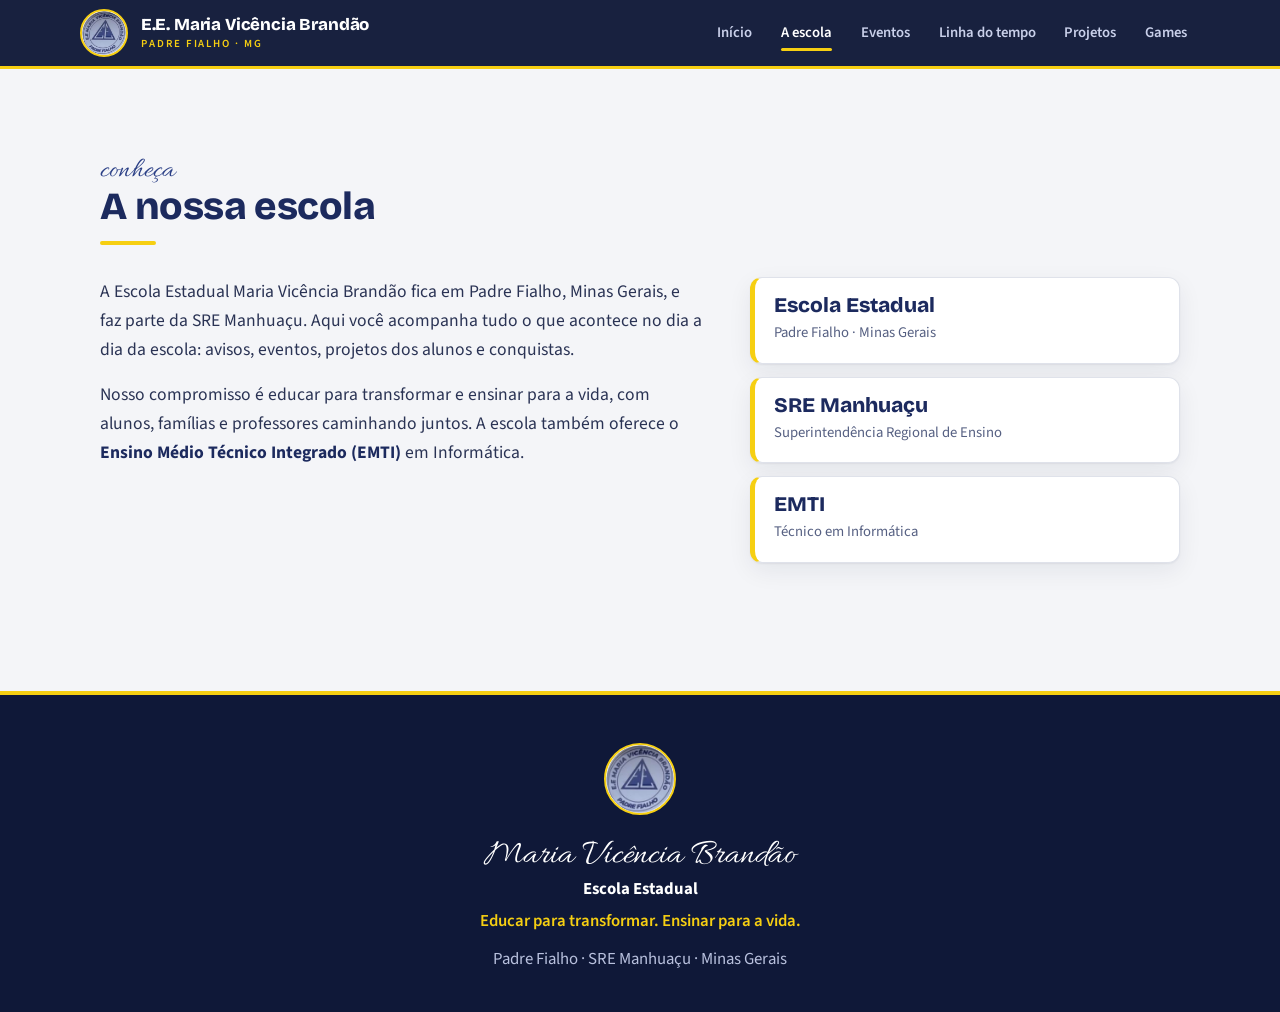
==== escola.html @ 1f202a66 "Add files via upload" ====
<!DOCTYPE html>
<html lang="pt-BR">
<head>
<meta charset="UTF-8">
<meta name="viewport" content="width=device-width, initial-scale=1, viewport-fit=cover">
<meta name="theme-color" content="#0f1838">
<title>A escola · E.E. Maria Vicência Brandão</title>
<link rel="icon" href="img/favicon.png">
<link rel="stylesheet" href="style.css">
</head>
<body data-pagina="escola">
<main>
<section id="sobre" class="bloco reveal">
    <div class="titulo-bloco"><span class="script">conheça</span><h2>A nossa escola</h2></div>
    <div class="sobre">
      <div class="sobre-txt">
        <p>A Escola Estadual Maria Vicência Brandão fica em Padre Fialho, Minas Gerais, e faz parte da SRE Manhuaçu. Aqui você acompanha tudo o que acontece no dia a dia da escola: avisos, eventos, projetos dos alunos e conquistas.</p>
        <p>Nosso compromisso é educar para transformar e ensinar para a vida, com alunos, famílias e professores caminhando juntos. A escola também oferece o <strong>Ensino Médio Técnico Integrado (EMTI)</strong> em Informática.</p>
      </div>
      <ul class="numeros">
        <li><b>Escola Estadual</b><span>Padre Fialho · Minas Gerais</span></li>
        <li><b>SRE Manhuaçu</b><span>Superintendência Regional de Ensino</span></li>
        <li><b>EMTI</b><span>Técnico em Informática</span></li>
      </ul>
    </div>
  </section>
</main>
<script src="alunos.js"></script>
<script src="script.js"></script>
</body>
</html>
---- style.css ----
@font-face{font-family:"Allura";font-weight:400;font-display:swap;src:url(fonts/allura-latin-400-normal.woff2) format("woff2")}
@font-face{font-family:"Bricolage Grotesque";font-weight:600;font-display:swap;src:url(fonts/bricolage-grotesque-latin-600-normal.woff2) format("woff2")}
@font-face{font-family:"Bricolage Grotesque";font-weight:800;font-display:swap;src:url(fonts/bricolage-grotesque-latin-800-normal.woff2) format("woff2")}
@font-face{font-family:"Source Sans 3";font-weight:400;font-display:swap;src:url(fonts/source-sans-3-latin-400-normal.woff2) format("woff2")}
@font-face{font-family:"Source Sans 3";font-weight:600;font-display:swap;src:url(fonts/source-sans-3-latin-600-normal.woff2) format("woff2")}
@font-face{font-family:"Source Sans 3";font-weight:700;font-display:swap;src:url(fonts/source-sans-3-latin-700-normal.woff2) format("woff2")}

/* Sistema de design: azul marinho + amarelo do brasão/uniforme */
:root{
  --azul:#1c2a5e;--azul-2:#2a3f86;--azul-3:#0f1838;
  --amarelo:#f6cf12;--amarelo-2:#ffe56a;
  --fundo:#f4f5f8;--linha:#dfe2ea;--branco:#fff;
  --texto:#172042;--suave:#566082;
  --r:12px;--sombra:0 1px 2px rgba(15,24,56,.06),0 8px 24px rgba(15,24,56,.07);
  --sombra-2:0 2px 4px rgba(15,24,56,.08),0 16px 40px rgba(15,24,56,.14);
  --script:"Allura","Brush Script MT",cursive;
  --titulo:"Bricolage Grotesque",system-ui,sans-serif;
  --larg:1120px;
}
*{box-sizing:border-box;margin:0;padding:0}
html{scroll-behavior:smooth;scroll-padding-top:84px}
body{font-family:"Source Sans 3",system-ui,sans-serif;color:var(--texto);background:var(--fundo);line-height:1.65;font-size:1.05rem;-webkit-font-smoothing:antialiased}
h1,h2,h3,.atalho strong{font-family:var(--titulo);letter-spacing:-.015em}
a{color:inherit}
img{max-width:100%}
:focus-visible{outline:3px solid var(--amarelo);outline-offset:2px}
.script{font-family:var(--script);font-weight:400}

/* ===== Cabeçalho ===== */
.topo{position:sticky;top:0;z-index:30;display:flex;align-items:center;justify-content:space-between;flex-wrap:wrap;gap:.5rem 1.5rem;padding:.55rem max(1.25rem,calc((100% - var(--larg))/2));background:rgba(15,24,56,.96);backdrop-filter:blur(10px);color:#fff;border-bottom:3px solid var(--amarelo)}
.marca{display:flex;align-items:center;gap:.8rem;text-decoration:none;min-width:0}
.marca-logo{width:48px;height:48px;border-radius:50%;background:#fff;border:2px solid var(--amarelo)}
.marca-nome{font-family:var(--titulo);font-weight:800;font-size:1.05rem;line-height:1.15;letter-spacing:-.01em}
.marca-nome small{display:block;font-family:"Source Sans 3",sans-serif;font-weight:600;font-size:.68rem;letter-spacing:.18em;text-transform:uppercase;color:var(--amarelo);margin-top:.2rem}
.menu{display:flex;gap:.3rem}
.menu a{text-decoration:none;font-weight:600;font-size:.93rem;padding:.45rem .85rem;border-radius:99px;color:#d6dbf0;transition:background .2s,color .2s}
.menu a:hover{background:rgba(255,255,255,.1);color:#fff}
.menu a.ativo{background:var(--amarelo);color:var(--azul)}
.menu-btn{display:none;background:transparent;border:1.5px solid var(--amarelo);color:var(--amarelo);padding:.35rem .9rem;border-radius:99px;font:600 .95rem inherit;font-family:inherit;cursor:pointer}

/* ===== Capa ===== */
.capa{position:relative;overflow:hidden;display:grid;grid-template-columns:1.05fr 1fr;gap:4rem;align-items:center;color:#fff;padding:5.5rem max(1.5rem,calc((100% - var(--larg))/2)) 6.5rem;background:linear-gradient(135deg,var(--azul-3) 0%,var(--azul) 55%,var(--azul-2) 100%)}
/* marca-d'água: triângulo do brasão */
.capa::before{content:"";position:absolute;right:-6%;top:-18%;width:560px;height:560px;background:rgba(246,207,18,.07);clip-path:polygon(50% 0,100% 100%,0 100%)}
.capa::after{content:"";position:absolute;inset:auto 0 0 0;height:10px;background:linear-gradient(90deg,var(--amarelo) 0 33%,var(--azul-3) 33% 36%,var(--amarelo) 36% 100%)}
.capa>*{position:relative;z-index:1}
.capa-selo{display:inline-flex;align-items:center;gap:.5rem;color:var(--amarelo);font-weight:700;font-size:.8rem;letter-spacing:.2em;text-transform:uppercase;margin-bottom:1.3rem}
.capa-selo::before{content:"";width:34px;height:3px;background:var(--amarelo);border-radius:2px}
.capa h1{font-size:clamp(2.3rem,5vw,3.8rem);line-height:1.05;font-weight:800;margin-bottom:1.3rem;animation:sobe .8s ease-out both}
.capa h1 .script{display:inline-block;color:var(--amarelo);font-size:1.3em;line-height:.9;letter-spacing:0;transform:rotate(-2deg)}
.capa-sub{font-size:1.15rem;color:#c9d0ea;max-width:44ch;margin-bottom:2rem}
.botao{display:inline-flex;align-items:center;gap:.6rem;background:var(--amarelo);color:var(--azul-3);font-weight:700;text-decoration:none;padding:.85rem 1.6rem;border-radius:99px;box-shadow:0 10px 24px rgba(0,0,0,.25);transition:transform .2s,background .2s}
.botao::after{content:"→";transition:transform .2s}
.botao:hover{background:var(--amarelo-2);transform:translateY(-2px)}
.botao:hover::after{transform:translateX(4px)}
.capa-foto img{display:block;width:100%;aspect-ratio:4/3;object-fit:cover;object-position:50% 40%;border-radius:18px;box-shadow:var(--sombra-2),0 0 0 8px rgba(255,255,255,.1)}
@keyframes sobe{from{opacity:0;transform:translateY(18px)}to{opacity:1;transform:none}}

/* ===== Títulos de seção ===== */
.titulo-bloco{margin-bottom:2rem}
.titulo-bloco .script{display:block;font-size:1.8rem;color:var(--azul-2);line-height:1}
.titulo-bloco h2{font-size:clamp(1.8rem,3.6vw,2.4rem);font-weight:800;color:var(--azul);line-height:1.12}
.titulo-bloco::after{content:"";display:block;width:56px;height:4px;border-radius:2px;background:var(--amarelo);margin-top:.8rem}

/* ===== Últimas notícias (sobrepõe a capa) ===== */
.destaque{position:relative;padding:0 1rem 4.5rem;margin-top:-3.5rem;z-index:2}
.destaque .titulo-bloco{display:none}
.carrossel{display:flex;align-items:center;gap:1rem;max-width:var(--larg);margin:0 auto}
.post{flex:1;min-width:0;background:var(--branco);border-radius:18px;padding:2.2rem 2.6rem;min-height:260px;box-shadow:var(--sombra-2);border:1px solid var(--linha);animation:sobe .45s ease-out both}
.post .linha-topo{display:flex;flex-wrap:wrap;align-items:center;gap:.8rem;margin-bottom:.6rem}
.post time{font-size:.9rem;color:var(--suave);font-weight:600}
.post h2{font-size:clamp(1.5rem,3vw,2.2rem);font-weight:800;line-height:1.15;color:var(--azul);margin-bottom:.9rem}
.post p{max-width:75ch}.post p+p{margin-top:.8rem}
.tag{display:inline-block;background:var(--azul);color:var(--amarelo-2);font-size:.74rem;font-weight:700;padding:.2rem .8rem;border-radius:99px;letter-spacing:.08em;text-transform:uppercase}
.post-lista{list-style:none;margin:1.4rem 0;display:grid;grid-template-columns:repeat(4,1fr);gap:.8rem}
.post-lista li{background:var(--fundo);border:1px solid var(--linha);border-top:3px solid var(--amarelo);border-radius:10px;padding:.8rem 1rem;font-size:.95rem;line-height:1.4}
.post-lista b{display:block;color:var(--azul);font-family:var(--titulo);margin-bottom:.15rem}
.post-nota{margin-top:1.2rem;padding:1rem 1.2rem;background:var(--azul);color:#e6e9f6;border-radius:12px;font-size:1rem;border-left:5px solid var(--amarelo)}
.post-nota .script{color:var(--amarelo);font-size:1.7rem;line-height:1;margin-right:.4rem}
.seta{width:46px;height:46px;flex:none;border-radius:50%;border:1px solid var(--linha);background:#fff;color:var(--azul);font-size:.95rem;cursor:pointer;box-shadow:var(--sombra);transition:background .2s,transform .2s}
.seta:hover:not(:disabled){background:var(--amarelo);transform:scale(1.07)}
.seta:disabled{opacity:.35;cursor:not-allowed}
.contador{margin-top:1.2rem;font-size:.9rem;color:var(--suave);text-align:center;font-weight:600;letter-spacing:.04em}

/* ===== Blocos ===== */
.bloco{max-width:var(--larg);margin:0 auto;padding:3.5rem 1.25rem 1rem}
.sobre{display:grid;grid-template-columns:1.4fr 1fr;gap:3rem;align-items:start}
.sobre-txt p{margin-bottom:1rem;font-size:1.1rem;color:#2a3354}
.sobre-txt strong{color:var(--azul)}
.numeros{list-style:none;display:grid;gap:.8rem}
.numeros li{background:var(--branco);border:1px solid var(--linha);border-left:5px solid var(--amarelo);border-radius:var(--r);padding:1rem 1.2rem;box-shadow:var(--sombra);transition:transform .2s}
.numeros li:hover{transform:translateX(4px)}
.numeros b{display:block;font-family:var(--titulo);font-weight:800;font-size:1.3rem;color:var(--azul);line-height:1.2}
.numeros span{font-size:.92rem;color:var(--suave)}

.eventos{list-style:none;display:grid;grid-template-columns:repeat(auto-fit,minmax(280px,1fr));gap:1rem}
.eventos li{display:flex;gap:1rem;align-items:center;background:var(--branco);border:1px solid var(--linha);border-radius:var(--r);padding:.9rem 1.2rem .9rem .9rem;font-weight:600;box-shadow:var(--sombra);transition:transform .2s,box-shadow .2s}
.eventos li:hover{transform:translateY(-3px);box-shadow:var(--sombra-2)}
.ev-data{background:var(--azul);color:var(--amarelo);border-radius:10px;min-width:62px;text-align:center;padding:.45rem .3rem;line-height:1.1}
.ev-data b{display:block;font-size:1.5rem;font-family:var(--titulo)}
.ev-data small{font-size:.7rem;text-transform:uppercase;letter-spacing:.12em}

.linha{list-style:none;position:relative;margin-left:.6rem;padding-left:2rem;border-left:3px solid var(--linha)}
.linha li{position:relative;background:var(--branco);border:1px solid var(--linha);border-radius:var(--r);padding:1rem 1.2rem;margin-bottom:1rem;box-shadow:var(--sombra)}
.linha li::before{content:"";position:absolute;left:calc(-2rem - 10px);top:1.3rem;width:16px;height:16px;border-radius:50%;background:var(--amarelo);border:4px solid var(--azul)}
.linha time{font-size:.8rem;font-weight:700;color:var(--suave);letter-spacing:.06em}
.linha h3{color:var(--azul);font-size:1.15rem;font-weight:800}
.linha p{font-size:.97rem;color:#2a3354}

.cal-nav{display:flex;align-items:center;gap:1rem;margin-bottom:1rem}
.cal-nav button{background:var(--azul);color:var(--amarelo);border:none;width:40px;height:40px;border-radius:50%;cursor:pointer;transition:background .2s}
.cal-nav button:hover{background:var(--azul-2)}
.cal-nav strong{min-width:210px;text-align:center;font-family:var(--script);font-weight:400;font-size:2rem;color:var(--azul);line-height:1}
.cal-nav strong::first-letter{text-transform:uppercase}
.cal{display:grid;grid-template-columns:repeat(7,1fr);gap:6px;background:var(--branco);padding:1rem;border-radius:var(--r);border:1px solid var(--linha);box-shadow:var(--sombra)}
.cal div{padding:.55rem .2rem;text-align:center;border-radius:8px;min-height:44px;font-size:.95rem}
.cal .sem{color:var(--suave);min-height:0;font-weight:700;font-size:.78rem;letter-spacing:.08em}
.cal .vazio{background:transparent}
.cal .evento{background:var(--amarelo);font-weight:800;color:var(--azul-3)}
.cal .hoje{outline:2px solid var(--azul);outline-offset:-2px;font-weight:800}

.projetos{display:grid;grid-template-columns:repeat(auto-fit,minmax(250px,1fr));gap:1.2rem}
.projeto{background:var(--branco);border:1px solid var(--linha);border-radius:var(--r);padding:1.5rem;box-shadow:var(--sombra);transition:transform .2s,box-shadow .2s}
.projeto:hover{transform:translateY(-4px);box-shadow:var(--sombra-2)}
.projeto h3{color:var(--azul);margin:.8rem 0 .4rem;font-size:1.25rem;font-weight:800}
.projeto p{font-size:.98rem;color:#2a3354}

.atalhos{display:grid;grid-template-columns:repeat(auto-fit,minmax(210px,1fr));gap:1rem}
.atalho{position:relative;background:var(--azul);color:#fff;border-radius:var(--r);padding:1.5rem;text-decoration:none;box-shadow:var(--sombra);overflow:hidden;transition:transform .2s,background .2s}
.atalho::after{content:"";position:absolute;left:0;bottom:0;height:5px;width:40%;background:var(--amarelo);transition:width .3s}
.atalho:hover{transform:translateY(-4px);background:var(--azul-2)}
.atalho:hover::after{width:100%}
.atalho strong{display:block;font-size:1.3rem;font-weight:800;color:var(--amarelo)}
.atalho span{font-size:.95rem;color:#d3d9ee}

/* ===== Rodapé ===== */
.rodape{margin-top:4rem;background:var(--azul-3);color:#b9c1de;text-align:center;padding:3rem 1rem 2.4rem;border-top:4px solid var(--amarelo)}
.rodape-logo{width:72px;height:72px;border-radius:50%;border:2px solid var(--amarelo);margin-bottom:.8rem;background:#fff}
.rodape strong{color:#fff}
.rodape .nome-script{font-family:var(--script);font-size:2.2rem;color:#fff;line-height:1.1}
.lema{color:var(--amarelo);font-weight:600;margin:.3rem 0 .6rem}

.reveal{opacity:0;transform:translateY(22px);transition:opacity .6s ease,transform .6s ease}
.reveal.visivel{opacity:1;transform:none}

/* ===== Lista de alunos ===== */
.alunos{margin-top:1.4rem;border:1px solid var(--linha);border-radius:var(--r);overflow:hidden;background:#fff}
.alunos summary{cursor:pointer;list-style:none;background:var(--azul);color:#fff;padding:.85rem 1.1rem;font-family:var(--titulo);font-weight:800;display:flex;align-items:center;gap:.8rem}
.alunos summary::-webkit-details-marker{display:none}
.alunos summary b{background:var(--amarelo);color:var(--azul);border-radius:99px;padding:0 .75rem;font-size:.9rem}
.alunos summary::after{content:"▾";color:var(--amarelo);margin-left:auto;transition:transform .2s}
.alunos[open] summary::after{transform:rotate(180deg)}
.alunos-busca{display:flex;align-items:center;flex-wrap:wrap;gap:.6rem 1rem;padding:.8rem 1.1rem;background:var(--fundo);border-bottom:1px solid var(--linha)}
.alunos-busca input{flex:1 1 220px;font:inherit;padding:.6rem .9rem;border:1.5px solid var(--linha);border-radius:99px;background:#fff;color:var(--texto)}
.alunos-busca input:focus{border-color:var(--azul);outline:none;box-shadow:0 0 0 3px rgba(246,207,18,.5)}
.alunos-busca small{color:var(--suave);font-weight:600}
.alunos ul{list-style:none;columns:3 220px;column-gap:1.6rem;padding:1rem 1.2rem;max-height:560px;overflow:auto;font-size:.95rem;line-height:1.35}
.alunos li{padding:.32rem 0 .32rem 1rem;border-bottom:1px solid var(--fundo);break-inside:avoid;position:relative}
.alunos li[hidden]{display:none}
.alunos li::before{content:"";position:absolute;left:0;top:.8em;width:.42rem;height:.42rem;border-radius:50%;background:var(--amarelo);border:2px solid var(--azul)}

/* ===== Responsivo ===== */
@media (max-width:900px){
  .capa{grid-template-columns:1fr;gap:2.5rem;padding-top:3.5rem;padding-bottom:6rem}
  .post-lista{grid-template-columns:repeat(2,1fr)}
  .sobre{grid-template-columns:1fr;gap:1.5rem}
}
@media (max-width:760px){
  .menu-btn{display:block}
  .marca{flex:1}
  .menu{order:5;display:none;flex-direction:column;width:100%;padding:.6rem 0}
  .menu.aberto{display:flex}
  .menu a{border-radius:10px}
  .marca-logo{width:42px;height:42px}
  .marca-nome{font-size:.92rem}
  .post{padding:1.4rem 1.2rem}
  .post-lista{grid-template-columns:1fr}
  .carrossel{flex-wrap:wrap;justify-content:center}
  .post{flex:1 1 100%;order:1}
  #btnRecente{order:2}#btnAntiga{order:3}
  .cal-nav strong{min-width:160px;font-size:1.6rem}
  .cal{padding:.5rem;gap:3px}
  .alunos ul{max-height:none;overflow:visible;columns:1;padding:.6rem 1rem}
}
@media (prefers-reduced-motion:reduce){
  .capa h1,.post{animation:none}html{scroll-behavior:auto}*{transition:none!important}
  .reveal{opacity:1;transform:none}
}

/* ===== Menu refinado ===== */
.menu{gap:.2rem;align-items:center}
.menu a{position:relative;background:none!important;border-radius:0;padding:.55rem .8rem;font-size:.92rem;color:#c9d0ea;white-space:nowrap}
.menu a::after{content:"";position:absolute;left:.8rem;right:.8rem;bottom:.2rem;height:3px;border-radius:2px;background:var(--amarelo);transform:scaleX(0);transform-origin:left;transition:transform .25s}
.menu a:hover{color:#fff}
.menu a:hover::after{transform:scaleX(.5)}
.menu a.ativo{color:#fff}
.menu a.ativo::after{transform:scaleX(1)}
.menu-btn{align-items:center;gap:.6rem;font-weight:600}
.burger,.burger::before,.burger::after{display:block;width:20px;height:2px;background:var(--amarelo);border-radius:2px;transition:transform .25s,opacity .2s}
.burger{position:relative}
.burger::before,.burger::after{content:"";position:absolute;left:0}
.burger::before{top:-6px}.burger::after{top:6px}
.menu-btn[aria-expanded="true"] .burger{background:transparent}
.menu-btn[aria-expanded="true"] .burger::before{transform:translateY(6px) rotate(45deg)}
.menu-btn[aria-expanded="true"] .burger::after{transform:translateY(-6px) rotate(-45deg)}
@media (max-width:900px){.menu a{padding:.55rem .5rem;font-size:.88rem}.menu a::after{left:.5rem;right:.5rem}}
@media (max-width:820px){
  .menu-btn{display:inline-flex}
  .menu{order:5;display:none;flex-direction:column;align-items:stretch;gap:0;width:100%;margin-top:.5rem;border-top:1px solid rgba(255,255,255,.12)}
  .menu.aberto{display:flex}
  .menu a{padding:.9rem .4rem;font-size:1.05rem;border-bottom:1px solid rgba(255,255,255,.08)}
  .menu a::after{display:none}
  .menu a.ativo{color:var(--amarelo);box-shadow:inset 4px 0 0 var(--amarelo);padding-left:1rem}
}


/* Games */
.games{display:grid;grid-template-columns:repeat(auto-fit,minmax(270px,1fr));gap:1.2rem}
.game{background:var(--branco);border:1px solid var(--linha);border-radius:var(--r);box-shadow:var(--sombra);overflow:hidden;display:flex;flex-direction:column;transition:transform .2s,box-shadow .2s}
.game:hover{transform:translateY(-4px)}
.game-topo{position:relative;height:150px;display:flex;align-items:center;justify-content:center;background:linear-gradient(135deg,var(--azul),var(--azul-2));background-size:cover;background-position:center;color:var(--amarelo);border-bottom:5px solid var(--amarelo)}
.game-topo svg{width:84px;height:auto}
.game-topo .tag{position:absolute;left:.9rem;top:.9rem;background:var(--amarelo);color:var(--azul)}
.game-corpo{padding:1.3rem;display:flex;flex-direction:column;gap:.5rem;flex:1}
.game-corpo h3{color:var(--azul);font-size:1.25rem;font-weight:800}
.game-corpo p{font-size:.98rem;color:#2a3354}
.game-autores{font-size:.88rem!important;color:var(--suave)!important;font-weight:600}
.game-corpo .botao,.game-breve{margin-top:auto;align-self:flex-start}
.game-breve{background:var(--fundo);color:var(--suave);font-weight:700;padding:.5rem 1rem;border-radius:8px;font-size:.9rem}
.game-novo{border:2px dashed var(--azul-2);background:transparent;box-shadow:none;justify-content:center;text-align:center}
.game-novo .script{font-size:1.8rem;color:var(--azul-2);line-height:1}

/* ===== Páginas separadas + menu inferior (celular) ===== */
main{min-height:62vh}
body[data-pagina]:not([data-pagina="inicio"]) main{padding-top:2rem}
.barra{display:none}
@media (max-width:760px){
  .menu{display:none}
  .topo{flex-wrap:nowrap;padding-top:.5rem;padding-bottom:.5rem}
  .barra{position:fixed;left:0;right:0;bottom:0;z-index:40;display:grid;grid-template-columns:repeat(5,1fr);background:#fff;border-top:1px solid var(--linha);box-shadow:0 -8px 26px rgba(15,24,56,.12);padding:.4rem .2rem calc(.4rem + env(safe-area-inset-bottom))}
  .barra a{display:flex;flex-direction:column;align-items:center;gap:.2rem;text-decoration:none;color:var(--suave);font-size:.68rem;font-weight:700;line-height:1.1;text-align:center;-webkit-tap-highlight-color:transparent}
  .barra-ic{display:grid;place-items:center;width:58px;height:32px;border-radius:99px;transition:background .2s,color .2s}
  .barra-ic svg{width:22px;height:22px}
  .barra a.ativo{color:var(--azul)}
  .barra a.ativo .barra-ic{background:var(--amarelo);color:var(--azul)}
  body{padding-bottom:calc(76px + env(safe-area-inset-bottom))}
  .rodape{margin-top:2.5rem}
}

.intro{max-width:60ch;color:var(--suave);margin:-.6rem 0 1.6rem}
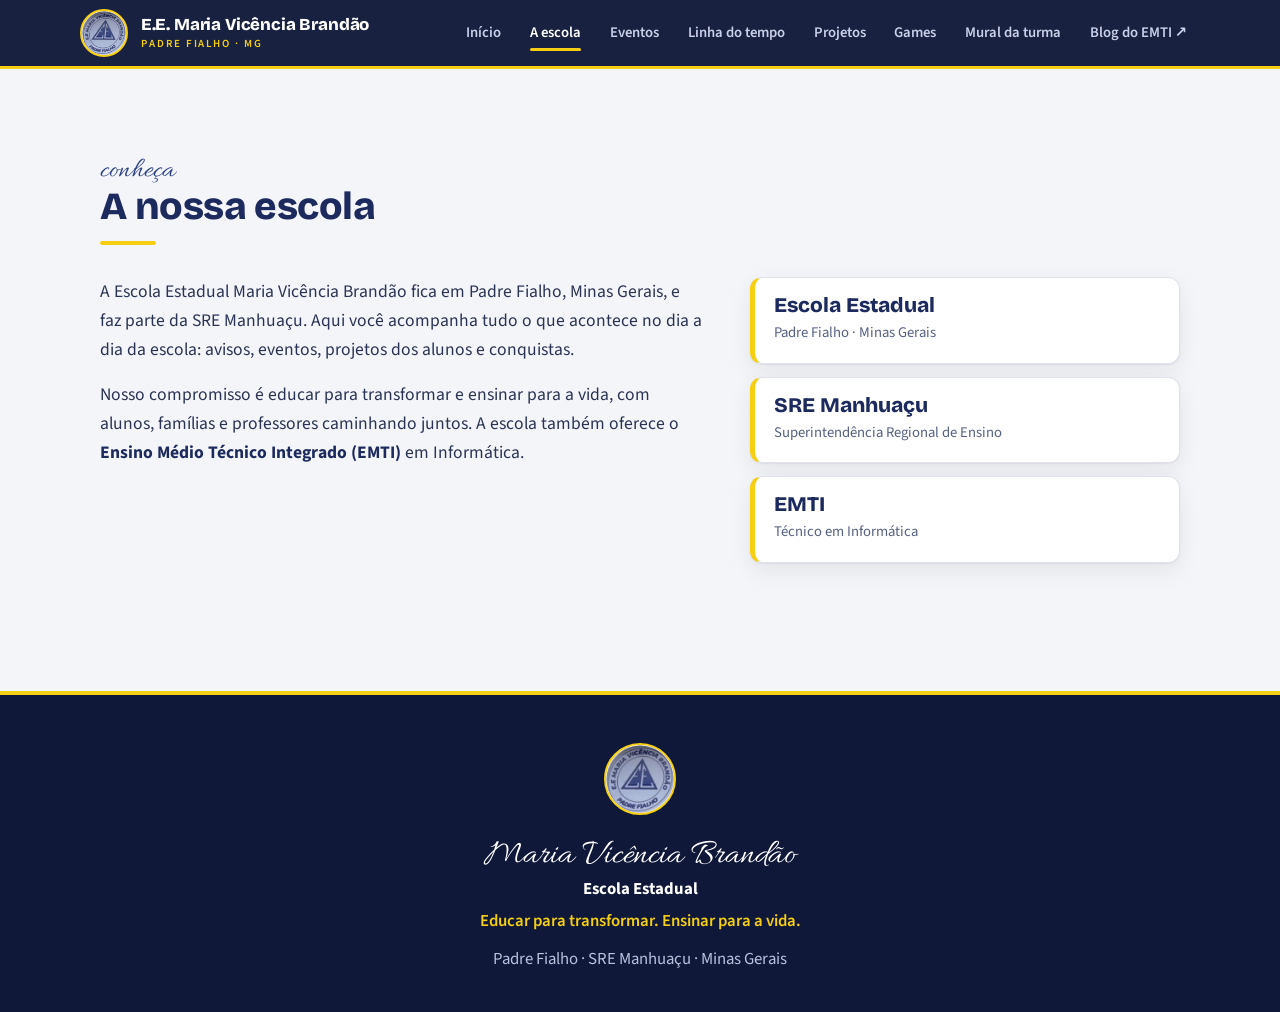
==== commit 16a37026: "Add files via upload" ====
--- a/escola.html
+++ b/escola.html
@@ -1,31 +1,31 @@
-<!DOCTYPE html>
-<html lang="pt-BR">
-<head>
-<meta charset="UTF-8">
-<meta name="viewport" content="width=device-width, initial-scale=1, viewport-fit=cover">
-<meta name="theme-color" content="#0f1838">
-<title>A escola · E.E. Maria Vicência Brandão</title>
-<link rel="icon" href="img/favicon.png">
-<link rel="stylesheet" href="style.css">
-</head>
-<body data-pagina="escola">
-<main>
-<section id="sobre" class="bloco reveal">
-    <div class="titulo-bloco"><span class="script">conheça</span><h2>A nossa escola</h2></div>
-    <div class="sobre">
-      <div class="sobre-txt">
-        <p>A Escola Estadual Maria Vicência Brandão fica em Padre Fialho, Minas Gerais, e faz parte da SRE Manhuaçu. Aqui você acompanha tudo o que acontece no dia a dia da escola: avisos, eventos, projetos dos alunos e conquistas.</p>
-        <p>Nosso compromisso é educar para transformar e ensinar para a vida, com alunos, famílias e professores caminhando juntos. A escola também oferece o <strong>Ensino Médio Técnico Integrado (EMTI)</strong> em Informática.</p>
-      </div>
-      <ul class="numeros">
-        <li><b>Escola Estadual</b><span>Padre Fialho · Minas Gerais</span></li>
-        <li><b>SRE Manhuaçu</b><span>Superintendência Regional de Ensino</span></li>
-        <li><b>EMTI</b><span>Técnico em Informática</span></li>
-      </ul>
-    </div>
-  </section>
-</main>
-<script src="alunos.js"></script>
-<script src="script.js"></script>
-</body>
-</html>
+<!DOCTYPE html>
+<html lang="pt-BR">
+<head>
+<meta charset="UTF-8">
+<meta name="viewport" content="width=device-width, initial-scale=1, viewport-fit=cover">
+<meta name="theme-color" content="#0f1838">
+<title>A escola · E.E. Maria Vicência Brandão</title>
+<link rel="icon" href="img/favicon.png">
+<link rel="stylesheet" href="style.css">
+</head>
+<body data-pagina="escola">
+<main>
+<section id="sobre" class="bloco reveal">
+    <div class="titulo-bloco"><span class="script">conheça</span><h2>A nossa escola</h2></div>
+    <div class="sobre">
+      <div class="sobre-txt">
+        <p>A Escola Estadual Maria Vicência Brandão fica em Padre Fialho, Minas Gerais, e faz parte da SRE Manhuaçu. Aqui você acompanha tudo o que acontece no dia a dia da escola: avisos, eventos, projetos dos alunos e conquistas.</p>
+        <p>Nosso compromisso é educar para transformar e ensinar para a vida, com alunos, famílias e professores caminhando juntos. A escola também oferece o <strong>Ensino Médio Técnico Integrado (EMTI)</strong> em Informática.</p>
+      </div>
+      <ul class="numeros">
+        <li><b>Escola Estadual</b><span>Padre Fialho · Minas Gerais</span></li>
+        <li><b>SRE Manhuaçu</b><span>Superintendência Regional de Ensino</span></li>
+        <li><b>EMTI</b><span>Técnico em Informática</span></li>
+      </ul>
+    </div>
+  </section>
+</main>
+<script src="alunos.js"></script>
+<script src="script.js"></script>
+</body>
+</html>
--- a/style.css
+++ b/style.css
@@ -1,250 +1,269 @@
-@font-face{font-family:"Allura";font-weight:400;font-display:swap;src:url(fonts/allura-latin-400-normal.woff2) format("woff2")}
-@font-face{font-family:"Bricolage Grotesque";font-weight:600;font-display:swap;src:url(fonts/bricolage-grotesque-latin-600-normal.woff2) format("woff2")}
-@font-face{font-family:"Bricolage Grotesque";font-weight:800;font-display:swap;src:url(fonts/bricolage-grotesque-latin-800-normal.woff2) format("woff2")}
-@font-face{font-family:"Source Sans 3";font-weight:400;font-display:swap;src:url(fonts/source-sans-3-latin-400-normal.woff2) format("woff2")}
-@font-face{font-family:"Source Sans 3";font-weight:600;font-display:swap;src:url(fonts/source-sans-3-latin-600-normal.woff2) format("woff2")}
-@font-face{font-family:"Source Sans 3";font-weight:700;font-display:swap;src:url(fonts/source-sans-3-latin-700-normal.woff2) format("woff2")}
-
-/* Sistema de design: azul marinho + amarelo do brasão/uniforme */
-:root{
-  --azul:#1c2a5e;--azul-2:#2a3f86;--azul-3:#0f1838;
-  --amarelo:#f6cf12;--amarelo-2:#ffe56a;
-  --fundo:#f4f5f8;--linha:#dfe2ea;--branco:#fff;
-  --texto:#172042;--suave:#566082;
-  --r:12px;--sombra:0 1px 2px rgba(15,24,56,.06),0 8px 24px rgba(15,24,56,.07);
-  --sombra-2:0 2px 4px rgba(15,24,56,.08),0 16px 40px rgba(15,24,56,.14);
-  --script:"Allura","Brush Script MT",cursive;
-  --titulo:"Bricolage Grotesque",system-ui,sans-serif;
-  --larg:1120px;
-}
-*{box-sizing:border-box;margin:0;padding:0}
-html{scroll-behavior:smooth;scroll-padding-top:84px}
-body{font-family:"Source Sans 3",system-ui,sans-serif;color:var(--texto);background:var(--fundo);line-height:1.65;font-size:1.05rem;-webkit-font-smoothing:antialiased}
-h1,h2,h3,.atalho strong{font-family:var(--titulo);letter-spacing:-.015em}
-a{color:inherit}
-img{max-width:100%}
-:focus-visible{outline:3px solid var(--amarelo);outline-offset:2px}
-.script{font-family:var(--script);font-weight:400}
-
-/* ===== Cabeçalho ===== */
-.topo{position:sticky;top:0;z-index:30;display:flex;align-items:center;justify-content:space-between;flex-wrap:wrap;gap:.5rem 1.5rem;padding:.55rem max(1.25rem,calc((100% - var(--larg))/2));background:rgba(15,24,56,.96);backdrop-filter:blur(10px);color:#fff;border-bottom:3px solid var(--amarelo)}
-.marca{display:flex;align-items:center;gap:.8rem;text-decoration:none;min-width:0}
-.marca-logo{width:48px;height:48px;border-radius:50%;background:#fff;border:2px solid var(--amarelo)}
-.marca-nome{font-family:var(--titulo);font-weight:800;font-size:1.05rem;line-height:1.15;letter-spacing:-.01em}
-.marca-nome small{display:block;font-family:"Source Sans 3",sans-serif;font-weight:600;font-size:.68rem;letter-spacing:.18em;text-transform:uppercase;color:var(--amarelo);margin-top:.2rem}
-.menu{display:flex;gap:.3rem}
-.menu a{text-decoration:none;font-weight:600;font-size:.93rem;padding:.45rem .85rem;border-radius:99px;color:#d6dbf0;transition:background .2s,color .2s}
-.menu a:hover{background:rgba(255,255,255,.1);color:#fff}
-.menu a.ativo{background:var(--amarelo);color:var(--azul)}
-.menu-btn{display:none;background:transparent;border:1.5px solid var(--amarelo);color:var(--amarelo);padding:.35rem .9rem;border-radius:99px;font:600 .95rem inherit;font-family:inherit;cursor:pointer}
-
-/* ===== Capa ===== */
-.capa{position:relative;overflow:hidden;display:grid;grid-template-columns:1.05fr 1fr;gap:4rem;align-items:center;color:#fff;padding:5.5rem max(1.5rem,calc((100% - var(--larg))/2)) 6.5rem;background:linear-gradient(135deg,var(--azul-3) 0%,var(--azul) 55%,var(--azul-2) 100%)}
-/* marca-d'água: triângulo do brasão */
-.capa::before{content:"";position:absolute;right:-6%;top:-18%;width:560px;height:560px;background:rgba(246,207,18,.07);clip-path:polygon(50% 0,100% 100%,0 100%)}
-.capa::after{content:"";position:absolute;inset:auto 0 0 0;height:10px;background:linear-gradient(90deg,var(--amarelo) 0 33%,var(--azul-3) 33% 36%,var(--amarelo) 36% 100%)}
-.capa>*{position:relative;z-index:1}
-.capa-selo{display:inline-flex;align-items:center;gap:.5rem;color:var(--amarelo);font-weight:700;font-size:.8rem;letter-spacing:.2em;text-transform:uppercase;margin-bottom:1.3rem}
-.capa-selo::before{content:"";width:34px;height:3px;background:var(--amarelo);border-radius:2px}
-.capa h1{font-size:clamp(2.3rem,5vw,3.8rem);line-height:1.05;font-weight:800;margin-bottom:1.3rem;animation:sobe .8s ease-out both}
-.capa h1 .script{display:inline-block;color:var(--amarelo);font-size:1.3em;line-height:.9;letter-spacing:0;transform:rotate(-2deg)}
-.capa-sub{font-size:1.15rem;color:#c9d0ea;max-width:44ch;margin-bottom:2rem}
-.botao{display:inline-flex;align-items:center;gap:.6rem;background:var(--amarelo);color:var(--azul-3);font-weight:700;text-decoration:none;padding:.85rem 1.6rem;border-radius:99px;box-shadow:0 10px 24px rgba(0,0,0,.25);transition:transform .2s,background .2s}
-.botao::after{content:"→";transition:transform .2s}
-.botao:hover{background:var(--amarelo-2);transform:translateY(-2px)}
-.botao:hover::after{transform:translateX(4px)}
-.capa-foto img{display:block;width:100%;aspect-ratio:4/3;object-fit:cover;object-position:50% 40%;border-radius:18px;box-shadow:var(--sombra-2),0 0 0 8px rgba(255,255,255,.1)}
-@keyframes sobe{from{opacity:0;transform:translateY(18px)}to{opacity:1;transform:none}}
-
-/* ===== Títulos de seção ===== */
-.titulo-bloco{margin-bottom:2rem}
-.titulo-bloco .script{display:block;font-size:1.8rem;color:var(--azul-2);line-height:1}
-.titulo-bloco h2{font-size:clamp(1.8rem,3.6vw,2.4rem);font-weight:800;color:var(--azul);line-height:1.12}
-.titulo-bloco::after{content:"";display:block;width:56px;height:4px;border-radius:2px;background:var(--amarelo);margin-top:.8rem}
-
-/* ===== Últimas notícias (sobrepõe a capa) ===== */
-.destaque{position:relative;padding:0 1rem 4.5rem;margin-top:-3.5rem;z-index:2}
-.destaque .titulo-bloco{display:none}
-.carrossel{display:flex;align-items:center;gap:1rem;max-width:var(--larg);margin:0 auto}
-.post{flex:1;min-width:0;background:var(--branco);border-radius:18px;padding:2.2rem 2.6rem;min-height:260px;box-shadow:var(--sombra-2);border:1px solid var(--linha);animation:sobe .45s ease-out both}
-.post .linha-topo{display:flex;flex-wrap:wrap;align-items:center;gap:.8rem;margin-bottom:.6rem}
-.post time{font-size:.9rem;color:var(--suave);font-weight:600}
-.post h2{font-size:clamp(1.5rem,3vw,2.2rem);font-weight:800;line-height:1.15;color:var(--azul);margin-bottom:.9rem}
-.post p{max-width:75ch}.post p+p{margin-top:.8rem}
-.tag{display:inline-block;background:var(--azul);color:var(--amarelo-2);font-size:.74rem;font-weight:700;padding:.2rem .8rem;border-radius:99px;letter-spacing:.08em;text-transform:uppercase}
-.post-lista{list-style:none;margin:1.4rem 0;display:grid;grid-template-columns:repeat(4,1fr);gap:.8rem}
-.post-lista li{background:var(--fundo);border:1px solid var(--linha);border-top:3px solid var(--amarelo);border-radius:10px;padding:.8rem 1rem;font-size:.95rem;line-height:1.4}
-.post-lista b{display:block;color:var(--azul);font-family:var(--titulo);margin-bottom:.15rem}
-.post-nota{margin-top:1.2rem;padding:1rem 1.2rem;background:var(--azul);color:#e6e9f6;border-radius:12px;font-size:1rem;border-left:5px solid var(--amarelo)}
-.post-nota .script{color:var(--amarelo);font-size:1.7rem;line-height:1;margin-right:.4rem}
-.seta{width:46px;height:46px;flex:none;border-radius:50%;border:1px solid var(--linha);background:#fff;color:var(--azul);font-size:.95rem;cursor:pointer;box-shadow:var(--sombra);transition:background .2s,transform .2s}
-.seta:hover:not(:disabled){background:var(--amarelo);transform:scale(1.07)}
-.seta:disabled{opacity:.35;cursor:not-allowed}
-.contador{margin-top:1.2rem;font-size:.9rem;color:var(--suave);text-align:center;font-weight:600;letter-spacing:.04em}
-
-/* ===== Blocos ===== */
-.bloco{max-width:var(--larg);margin:0 auto;padding:3.5rem 1.25rem 1rem}
-.sobre{display:grid;grid-template-columns:1.4fr 1fr;gap:3rem;align-items:start}
-.sobre-txt p{margin-bottom:1rem;font-size:1.1rem;color:#2a3354}
-.sobre-txt strong{color:var(--azul)}
-.numeros{list-style:none;display:grid;gap:.8rem}
-.numeros li{background:var(--branco);border:1px solid var(--linha);border-left:5px solid var(--amarelo);border-radius:var(--r);padding:1rem 1.2rem;box-shadow:var(--sombra);transition:transform .2s}
-.numeros li:hover{transform:translateX(4px)}
-.numeros b{display:block;font-family:var(--titulo);font-weight:800;font-size:1.3rem;color:var(--azul);line-height:1.2}
-.numeros span{font-size:.92rem;color:var(--suave)}
-
-.eventos{list-style:none;display:grid;grid-template-columns:repeat(auto-fit,minmax(280px,1fr));gap:1rem}
-.eventos li{display:flex;gap:1rem;align-items:center;background:var(--branco);border:1px solid var(--linha);border-radius:var(--r);padding:.9rem 1.2rem .9rem .9rem;font-weight:600;box-shadow:var(--sombra);transition:transform .2s,box-shadow .2s}
-.eventos li:hover{transform:translateY(-3px);box-shadow:var(--sombra-2)}
-.ev-data{background:var(--azul);color:var(--amarelo);border-radius:10px;min-width:62px;text-align:center;padding:.45rem .3rem;line-height:1.1}
-.ev-data b{display:block;font-size:1.5rem;font-family:var(--titulo)}
-.ev-data small{font-size:.7rem;text-transform:uppercase;letter-spacing:.12em}
-
-.linha{list-style:none;position:relative;margin-left:.6rem;padding-left:2rem;border-left:3px solid var(--linha)}
-.linha li{position:relative;background:var(--branco);border:1px solid var(--linha);border-radius:var(--r);padding:1rem 1.2rem;margin-bottom:1rem;box-shadow:var(--sombra)}
-.linha li::before{content:"";position:absolute;left:calc(-2rem - 10px);top:1.3rem;width:16px;height:16px;border-radius:50%;background:var(--amarelo);border:4px solid var(--azul)}
-.linha time{font-size:.8rem;font-weight:700;color:var(--suave);letter-spacing:.06em}
-.linha h3{color:var(--azul);font-size:1.15rem;font-weight:800}
-.linha p{font-size:.97rem;color:#2a3354}
-
-.cal-nav{display:flex;align-items:center;gap:1rem;margin-bottom:1rem}
-.cal-nav button{background:var(--azul);color:var(--amarelo);border:none;width:40px;height:40px;border-radius:50%;cursor:pointer;transition:background .2s}
-.cal-nav button:hover{background:var(--azul-2)}
-.cal-nav strong{min-width:210px;text-align:center;font-family:var(--script);font-weight:400;font-size:2rem;color:var(--azul);line-height:1}
-.cal-nav strong::first-letter{text-transform:uppercase}
-.cal{display:grid;grid-template-columns:repeat(7,1fr);gap:6px;background:var(--branco);padding:1rem;border-radius:var(--r);border:1px solid var(--linha);box-shadow:var(--sombra)}
-.cal div{padding:.55rem .2rem;text-align:center;border-radius:8px;min-height:44px;font-size:.95rem}
-.cal .sem{color:var(--suave);min-height:0;font-weight:700;font-size:.78rem;letter-spacing:.08em}
-.cal .vazio{background:transparent}
-.cal .evento{background:var(--amarelo);font-weight:800;color:var(--azul-3)}
-.cal .hoje{outline:2px solid var(--azul);outline-offset:-2px;font-weight:800}
-
-.projetos{display:grid;grid-template-columns:repeat(auto-fit,minmax(250px,1fr));gap:1.2rem}
-.projeto{background:var(--branco);border:1px solid var(--linha);border-radius:var(--r);padding:1.5rem;box-shadow:var(--sombra);transition:transform .2s,box-shadow .2s}
-.projeto:hover{transform:translateY(-4px);box-shadow:var(--sombra-2)}
-.projeto h3{color:var(--azul);margin:.8rem 0 .4rem;font-size:1.25rem;font-weight:800}
-.projeto p{font-size:.98rem;color:#2a3354}
-
-.atalhos{display:grid;grid-template-columns:repeat(auto-fit,minmax(210px,1fr));gap:1rem}
-.atalho{position:relative;background:var(--azul);color:#fff;border-radius:var(--r);padding:1.5rem;text-decoration:none;box-shadow:var(--sombra);overflow:hidden;transition:transform .2s,background .2s}
-.atalho::after{content:"";position:absolute;left:0;bottom:0;height:5px;width:40%;background:var(--amarelo);transition:width .3s}
-.atalho:hover{transform:translateY(-4px);background:var(--azul-2)}
-.atalho:hover::after{width:100%}
-.atalho strong{display:block;font-size:1.3rem;font-weight:800;color:var(--amarelo)}
-.atalho span{font-size:.95rem;color:#d3d9ee}
-
-/* ===== Rodapé ===== */
-.rodape{margin-top:4rem;background:var(--azul-3);color:#b9c1de;text-align:center;padding:3rem 1rem 2.4rem;border-top:4px solid var(--amarelo)}
-.rodape-logo{width:72px;height:72px;border-radius:50%;border:2px solid var(--amarelo);margin-bottom:.8rem;background:#fff}
-.rodape strong{color:#fff}
-.rodape .nome-script{font-family:var(--script);font-size:2.2rem;color:#fff;line-height:1.1}
-.lema{color:var(--amarelo);font-weight:600;margin:.3rem 0 .6rem}
-
-.reveal{opacity:0;transform:translateY(22px);transition:opacity .6s ease,transform .6s ease}
-.reveal.visivel{opacity:1;transform:none}
-
-/* ===== Lista de alunos ===== */
-.alunos{margin-top:1.4rem;border:1px solid var(--linha);border-radius:var(--r);overflow:hidden;background:#fff}
-.alunos summary{cursor:pointer;list-style:none;background:var(--azul);color:#fff;padding:.85rem 1.1rem;font-family:var(--titulo);font-weight:800;display:flex;align-items:center;gap:.8rem}
-.alunos summary::-webkit-details-marker{display:none}
-.alunos summary b{background:var(--amarelo);color:var(--azul);border-radius:99px;padding:0 .75rem;font-size:.9rem}
-.alunos summary::after{content:"▾";color:var(--amarelo);margin-left:auto;transition:transform .2s}
-.alunos[open] summary::after{transform:rotate(180deg)}
-.alunos-busca{display:flex;align-items:center;flex-wrap:wrap;gap:.6rem 1rem;padding:.8rem 1.1rem;background:var(--fundo);border-bottom:1px solid var(--linha)}
-.alunos-busca input{flex:1 1 220px;font:inherit;padding:.6rem .9rem;border:1.5px solid var(--linha);border-radius:99px;background:#fff;color:var(--texto)}
-.alunos-busca input:focus{border-color:var(--azul);outline:none;box-shadow:0 0 0 3px rgba(246,207,18,.5)}
-.alunos-busca small{color:var(--suave);font-weight:600}
-.alunos ul{list-style:none;columns:3 220px;column-gap:1.6rem;padding:1rem 1.2rem;max-height:560px;overflow:auto;font-size:.95rem;line-height:1.35}
-.alunos li{padding:.32rem 0 .32rem 1rem;border-bottom:1px solid var(--fundo);break-inside:avoid;position:relative}
-.alunos li[hidden]{display:none}
-.alunos li::before{content:"";position:absolute;left:0;top:.8em;width:.42rem;height:.42rem;border-radius:50%;background:var(--amarelo);border:2px solid var(--azul)}
-
-/* ===== Responsivo ===== */
-@media (max-width:900px){
-  .capa{grid-template-columns:1fr;gap:2.5rem;padding-top:3.5rem;padding-bottom:6rem}
-  .post-lista{grid-template-columns:repeat(2,1fr)}
-  .sobre{grid-template-columns:1fr;gap:1.5rem}
-}
-@media (max-width:760px){
-  .menu-btn{display:block}
-  .marca{flex:1}
-  .menu{order:5;display:none;flex-direction:column;width:100%;padding:.6rem 0}
-  .menu.aberto{display:flex}
-  .menu a{border-radius:10px}
-  .marca-logo{width:42px;height:42px}
-  .marca-nome{font-size:.92rem}
-  .post{padding:1.4rem 1.2rem}
-  .post-lista{grid-template-columns:1fr}
-  .carrossel{flex-wrap:wrap;justify-content:center}
-  .post{flex:1 1 100%;order:1}
-  #btnRecente{order:2}#btnAntiga{order:3}
-  .cal-nav strong{min-width:160px;font-size:1.6rem}
-  .cal{padding:.5rem;gap:3px}
-  .alunos ul{max-height:none;overflow:visible;columns:1;padding:.6rem 1rem}
-}
-@media (prefers-reduced-motion:reduce){
-  .capa h1,.post{animation:none}html{scroll-behavior:auto}*{transition:none!important}
-  .reveal{opacity:1;transform:none}
-}
-
-/* ===== Menu refinado ===== */
-.menu{gap:.2rem;align-items:center}
-.menu a{position:relative;background:none!important;border-radius:0;padding:.55rem .8rem;font-size:.92rem;color:#c9d0ea;white-space:nowrap}
-.menu a::after{content:"";position:absolute;left:.8rem;right:.8rem;bottom:.2rem;height:3px;border-radius:2px;background:var(--amarelo);transform:scaleX(0);transform-origin:left;transition:transform .25s}
-.menu a:hover{color:#fff}
-.menu a:hover::after{transform:scaleX(.5)}
-.menu a.ativo{color:#fff}
-.menu a.ativo::after{transform:scaleX(1)}
-.menu-btn{align-items:center;gap:.6rem;font-weight:600}
-.burger,.burger::before,.burger::after{display:block;width:20px;height:2px;background:var(--amarelo);border-radius:2px;transition:transform .25s,opacity .2s}
-.burger{position:relative}
-.burger::before,.burger::after{content:"";position:absolute;left:0}
-.burger::before{top:-6px}.burger::after{top:6px}
-.menu-btn[aria-expanded="true"] .burger{background:transparent}
-.menu-btn[aria-expanded="true"] .burger::before{transform:translateY(6px) rotate(45deg)}
-.menu-btn[aria-expanded="true"] .burger::after{transform:translateY(-6px) rotate(-45deg)}
-@media (max-width:900px){.menu a{padding:.55rem .5rem;font-size:.88rem}.menu a::after{left:.5rem;right:.5rem}}
-@media (max-width:820px){
-  .menu-btn{display:inline-flex}
-  .menu{order:5;display:none;flex-direction:column;align-items:stretch;gap:0;width:100%;margin-top:.5rem;border-top:1px solid rgba(255,255,255,.12)}
-  .menu.aberto{display:flex}
-  .menu a{padding:.9rem .4rem;font-size:1.05rem;border-bottom:1px solid rgba(255,255,255,.08)}
-  .menu a::after{display:none}
-  .menu a.ativo{color:var(--amarelo);box-shadow:inset 4px 0 0 var(--amarelo);padding-left:1rem}
-}
-
-
-/* Games */
-.games{display:grid;grid-template-columns:repeat(auto-fit,minmax(270px,1fr));gap:1.2rem}
-.game{background:var(--branco);border:1px solid var(--linha);border-radius:var(--r);box-shadow:var(--sombra);overflow:hidden;display:flex;flex-direction:column;transition:transform .2s,box-shadow .2s}
-.game:hover{transform:translateY(-4px)}
-.game-topo{position:relative;height:150px;display:flex;align-items:center;justify-content:center;background:linear-gradient(135deg,var(--azul),var(--azul-2));background-size:cover;background-position:center;color:var(--amarelo);border-bottom:5px solid var(--amarelo)}
-.game-topo svg{width:84px;height:auto}
-.game-topo .tag{position:absolute;left:.9rem;top:.9rem;background:var(--amarelo);color:var(--azul)}
-.game-corpo{padding:1.3rem;display:flex;flex-direction:column;gap:.5rem;flex:1}
-.game-corpo h3{color:var(--azul);font-size:1.25rem;font-weight:800}
-.game-corpo p{font-size:.98rem;color:#2a3354}
-.game-autores{font-size:.88rem!important;color:var(--suave)!important;font-weight:600}
-.game-corpo .botao,.game-breve{margin-top:auto;align-self:flex-start}
-.game-breve{background:var(--fundo);color:var(--suave);font-weight:700;padding:.5rem 1rem;border-radius:8px;font-size:.9rem}
-.game-novo{border:2px dashed var(--azul-2);background:transparent;box-shadow:none;justify-content:center;text-align:center}
-.game-novo .script{font-size:1.8rem;color:var(--azul-2);line-height:1}
-
-/* ===== Páginas separadas + menu inferior (celular) ===== */
-main{min-height:62vh}
-body[data-pagina]:not([data-pagina="inicio"]) main{padding-top:2rem}
-.barra{display:none}
-@media (max-width:760px){
-  .menu{display:none}
-  .topo{flex-wrap:nowrap;padding-top:.5rem;padding-bottom:.5rem}
-  .barra{position:fixed;left:0;right:0;bottom:0;z-index:40;display:grid;grid-template-columns:repeat(5,1fr);background:#fff;border-top:1px solid var(--linha);box-shadow:0 -8px 26px rgba(15,24,56,.12);padding:.4rem .2rem calc(.4rem + env(safe-area-inset-bottom))}
-  .barra a{display:flex;flex-direction:column;align-items:center;gap:.2rem;text-decoration:none;color:var(--suave);font-size:.68rem;font-weight:700;line-height:1.1;text-align:center;-webkit-tap-highlight-color:transparent}
-  .barra-ic{display:grid;place-items:center;width:58px;height:32px;border-radius:99px;transition:background .2s,color .2s}
-  .barra-ic svg{width:22px;height:22px}
-  .barra a.ativo{color:var(--azul)}
-  .barra a.ativo .barra-ic{background:var(--amarelo);color:var(--azul)}
-  body{padding-bottom:calc(76px + env(safe-area-inset-bottom))}
-  .rodape{margin-top:2.5rem}
-}
-
-.intro{max-width:60ch;color:var(--suave);margin:-.6rem 0 1.6rem}
+@font-face{font-family:"Allura";font-weight:400;font-display:swap;src:url(fonts/allura-latin-400-normal.woff2) format("woff2")}
+@font-face{font-family:"Bricolage Grotesque";font-weight:600;font-display:swap;src:url(fonts/bricolage-grotesque-latin-600-normal.woff2) format("woff2")}
+@font-face{font-family:"Bricolage Grotesque";font-weight:800;font-display:swap;src:url(fonts/bricolage-grotesque-latin-800-normal.woff2) format("woff2")}
+@font-face{font-family:"Source Sans 3";font-weight:400;font-display:swap;src:url(fonts/source-sans-3-latin-400-normal.woff2) format("woff2")}
+@font-face{font-family:"Source Sans 3";font-weight:600;font-display:swap;src:url(fonts/source-sans-3-latin-600-normal.woff2) format("woff2")}
+@font-face{font-family:"Source Sans 3";font-weight:700;font-display:swap;src:url(fonts/source-sans-3-latin-700-normal.woff2) format("woff2")}
+
+/* Sistema de design: azul marinho + amarelo do brasão/uniforme */
+:root{
+  --azul:#1c2a5e;--azul-2:#2a3f86;--azul-3:#0f1838;
+  --amarelo:#f6cf12;--amarelo-2:#ffe56a;
+  --fundo:#f4f5f8;--linha:#dfe2ea;--branco:#fff;
+  --texto:#172042;--suave:#566082;
+  --r:12px;--sombra:0 1px 2px rgba(15,24,56,.06),0 8px 24px rgba(15,24,56,.07);
+  --sombra-2:0 2px 4px rgba(15,24,56,.08),0 16px 40px rgba(15,24,56,.14);
+  --script:"Allura","Brush Script MT",cursive;
+  --titulo:"Bricolage Grotesque",system-ui,sans-serif;
+  --larg:1120px;
+}
+*{box-sizing:border-box;margin:0;padding:0}
+html{scroll-behavior:smooth;scroll-padding-top:84px}
+body{font-family:"Source Sans 3",system-ui,sans-serif;color:var(--texto);background:var(--fundo);line-height:1.65;font-size:1.05rem;-webkit-font-smoothing:antialiased}
+h1,h2,h3,.atalho strong{font-family:var(--titulo);letter-spacing:-.015em}
+a{color:inherit}
+img{max-width:100%}
+:focus-visible{outline:3px solid var(--amarelo);outline-offset:2px}
+.script{font-family:var(--script);font-weight:400}
+
+/* ===== Cabeçalho ===== */
+.topo{position:sticky;top:0;z-index:30;display:flex;align-items:center;justify-content:space-between;flex-wrap:wrap;gap:.5rem 1.5rem;padding:.55rem max(1.25rem,calc((100% - var(--larg))/2));background:rgba(15,24,56,.96);backdrop-filter:blur(10px);color:#fff;border-bottom:3px solid var(--amarelo)}
+.marca{display:flex;align-items:center;gap:.8rem;text-decoration:none;min-width:0}
+.marca-logo{width:48px;height:48px;border-radius:50%;background:#fff;border:2px solid var(--amarelo)}
+.marca-nome{font-family:var(--titulo);font-weight:800;font-size:1.05rem;line-height:1.15;letter-spacing:-.01em}
+.marca-nome small{display:block;font-family:"Source Sans 3",sans-serif;font-weight:600;font-size:.68rem;letter-spacing:.18em;text-transform:uppercase;color:var(--amarelo);margin-top:.2rem}
+.menu{display:flex;gap:.3rem}
+.menu a{text-decoration:none;font-weight:600;font-size:.93rem;padding:.45rem .85rem;border-radius:99px;color:#d6dbf0;transition:background .2s,color .2s}
+.menu a:hover{background:rgba(255,255,255,.1);color:#fff}
+.menu a.ativo{background:var(--amarelo);color:var(--azul)}
+.menu-btn{display:none;background:transparent;border:1.5px solid var(--amarelo);color:var(--amarelo);padding:.35rem .9rem;border-radius:99px;font:600 .95rem inherit;font-family:inherit;cursor:pointer}
+
+/* ===== Capa ===== */
+.capa{position:relative;overflow:hidden;display:grid;grid-template-columns:1.05fr 1fr;gap:4rem;align-items:center;color:#fff;padding:5.5rem max(1.5rem,calc((100% - var(--larg))/2)) 6.5rem;background:linear-gradient(135deg,var(--azul-3) 0%,var(--azul) 55%,var(--azul-2) 100%)}
+/* marca-d'água: triângulo do brasão */
+.capa::before{content:"";position:absolute;right:-6%;top:-18%;width:560px;height:560px;background:rgba(246,207,18,.07);clip-path:polygon(50% 0,100% 100%,0 100%)}
+.capa::after{content:"";position:absolute;inset:auto 0 0 0;height:10px;background:linear-gradient(90deg,var(--amarelo) 0 33%,var(--azul-3) 33% 36%,var(--amarelo) 36% 100%)}
+.capa>*{position:relative;z-index:1}
+.capa-selo{display:inline-flex;align-items:center;gap:.5rem;color:var(--amarelo);font-weight:700;font-size:.8rem;letter-spacing:.2em;text-transform:uppercase;margin-bottom:1.3rem}
+.capa-selo::before{content:"";width:34px;height:3px;background:var(--amarelo);border-radius:2px}
+.capa h1{font-size:clamp(2.3rem,5vw,3.8rem);line-height:1.05;font-weight:800;margin-bottom:1.3rem;animation:sobe .8s ease-out both}
+.capa h1 .script{display:inline-block;color:var(--amarelo);font-size:1.3em;line-height:.9;letter-spacing:0;transform:rotate(-2deg)}
+.capa-sub{font-size:1.15rem;color:#c9d0ea;max-width:44ch;margin-bottom:2rem}
+.botao{display:inline-flex;align-items:center;gap:.6rem;background:var(--amarelo);color:var(--azul-3);font-weight:700;text-decoration:none;padding:.85rem 1.6rem;border-radius:99px;box-shadow:0 10px 24px rgba(0,0,0,.25);transition:transform .2s,background .2s}
+.botao::after{content:"→";transition:transform .2s}
+.botao:hover{background:var(--amarelo-2);transform:translateY(-2px)}
+.botao:hover::after{transform:translateX(4px)}
+.capa-foto img{display:block;width:100%;aspect-ratio:4/3;object-fit:cover;object-position:50% 40%;border-radius:18px;box-shadow:var(--sombra-2),0 0 0 8px rgba(255,255,255,.1)}
+@keyframes sobe{from{opacity:0;transform:translateY(18px)}to{opacity:1;transform:none}}
+
+/* ===== Títulos de seção ===== */
+.titulo-bloco{margin-bottom:2rem}
+.titulo-bloco .script{display:block;font-size:1.8rem;color:var(--azul-2);line-height:1}
+.titulo-bloco h2{font-size:clamp(1.8rem,3.6vw,2.4rem);font-weight:800;color:var(--azul);line-height:1.12}
+.titulo-bloco::after{content:"";display:block;width:56px;height:4px;border-radius:2px;background:var(--amarelo);margin-top:.8rem}
+
+/* ===== Últimas notícias (sobrepõe a capa) ===== */
+.destaque{position:relative;padding:0 1rem 4.5rem;margin-top:-3.5rem;z-index:2}
+.destaque .titulo-bloco{display:none}
+.carrossel{display:flex;align-items:center;gap:1rem;max-width:var(--larg);margin:0 auto}
+.post{flex:1;min-width:0;background:var(--branco);border-radius:18px;padding:2.2rem 2.6rem;min-height:260px;box-shadow:var(--sombra-2);border:1px solid var(--linha);animation:sobe .45s ease-out both}
+.post .linha-topo{display:flex;flex-wrap:wrap;align-items:center;gap:.8rem;margin-bottom:.6rem}
+.post time{font-size:.9rem;color:var(--suave);font-weight:600}
+.post h2{font-size:clamp(1.5rem,3vw,2.2rem);font-weight:800;line-height:1.15;color:var(--azul);margin-bottom:.9rem}
+.post p{max-width:75ch}.post p+p{margin-top:.8rem}
+.tag{display:inline-block;background:var(--azul);color:var(--amarelo-2);font-size:.74rem;font-weight:700;padding:.2rem .8rem;border-radius:99px;letter-spacing:.08em;text-transform:uppercase}
+.post-lista{list-style:none;margin:1.4rem 0;display:grid;grid-template-columns:repeat(4,1fr);gap:.8rem}
+.post-lista li{background:var(--fundo);border:1px solid var(--linha);border-top:3px solid var(--amarelo);border-radius:10px;padding:.8rem 1rem;font-size:.95rem;line-height:1.4}
+.post-lista b{display:block;color:var(--azul);font-family:var(--titulo);margin-bottom:.15rem}
+.post-nota{margin-top:1.2rem;padding:1rem 1.2rem;background:var(--azul);color:#e6e9f6;border-radius:12px;font-size:1rem;border-left:5px solid var(--amarelo)}
+.post-nota .script{color:var(--amarelo);font-size:1.7rem;line-height:1;margin-right:.4rem}
+.seta{width:46px;height:46px;flex:none;border-radius:50%;border:1px solid var(--linha);background:#fff;color:var(--azul);font-size:.95rem;cursor:pointer;box-shadow:var(--sombra);transition:background .2s,transform .2s}
+.seta:hover:not(:disabled){background:var(--amarelo);transform:scale(1.07)}
+.seta:disabled{opacity:.35;cursor:not-allowed}
+.contador{margin-top:1.2rem;font-size:.9rem;color:var(--suave);text-align:center;font-weight:600;letter-spacing:.04em}
+
+/* ===== Blocos ===== */
+.bloco{max-width:var(--larg);margin:0 auto;padding:3.5rem 1.25rem 1rem}
+.sobre{display:grid;grid-template-columns:1.4fr 1fr;gap:3rem;align-items:start}
+.sobre-txt p{margin-bottom:1rem;font-size:1.1rem;color:#2a3354}
+.sobre-txt strong{color:var(--azul)}
+.numeros{list-style:none;display:grid;gap:.8rem}
+.numeros li{background:var(--branco);border:1px solid var(--linha);border-left:5px solid var(--amarelo);border-radius:var(--r);padding:1rem 1.2rem;box-shadow:var(--sombra);transition:transform .2s}
+.numeros li:hover{transform:translateX(4px)}
+.numeros b{display:block;font-family:var(--titulo);font-weight:800;font-size:1.3rem;color:var(--azul);line-height:1.2}
+.numeros span{font-size:.92rem;color:var(--suave)}
+
+.eventos{list-style:none;display:grid;grid-template-columns:repeat(auto-fit,minmax(280px,1fr));gap:1rem}
+.eventos li{display:flex;gap:1rem;align-items:center;background:var(--branco);border:1px solid var(--linha);border-radius:var(--r);padding:.9rem 1.2rem .9rem .9rem;font-weight:600;box-shadow:var(--sombra);transition:transform .2s,box-shadow .2s}
+.eventos li:hover{transform:translateY(-3px);box-shadow:var(--sombra-2)}
+.ev-data{background:var(--azul);color:var(--amarelo);border-radius:10px;min-width:62px;text-align:center;padding:.45rem .3rem;line-height:1.1}
+.ev-data b{display:block;font-size:1.5rem;font-family:var(--titulo)}
+.ev-data small{font-size:.7rem;text-transform:uppercase;letter-spacing:.12em}
+
+.linha{list-style:none;position:relative;margin-left:.6rem;padding-left:2rem;border-left:3px solid var(--linha)}
+.linha li{position:relative;background:var(--branco);border:1px solid var(--linha);border-radius:var(--r);padding:1rem 1.2rem;margin-bottom:1rem;box-shadow:var(--sombra)}
+.linha li::before{content:"";position:absolute;left:calc(-2rem - 10px);top:1.3rem;width:16px;height:16px;border-radius:50%;background:var(--amarelo);border:4px solid var(--azul)}
+.linha time{font-size:.8rem;font-weight:700;color:var(--suave);letter-spacing:.06em}
+.linha h3{color:var(--azul);font-size:1.15rem;font-weight:800}
+.linha p{font-size:.97rem;color:#2a3354}
+
+.cal-nav{display:flex;align-items:center;gap:1rem;margin-bottom:1rem}
+.cal-nav button{background:var(--azul);color:var(--amarelo);border:none;width:40px;height:40px;border-radius:50%;cursor:pointer;transition:background .2s}
+.cal-nav button:hover{background:var(--azul-2)}
+.cal-nav strong{min-width:210px;text-align:center;font-family:var(--script);font-weight:400;font-size:2rem;color:var(--azul);line-height:1}
+.cal-nav strong::first-letter{text-transform:uppercase}
+.cal{display:grid;grid-template-columns:repeat(7,1fr);gap:6px;background:var(--branco);padding:1rem;border-radius:var(--r);border:1px solid var(--linha);box-shadow:var(--sombra)}
+.cal div{padding:.55rem .2rem;text-align:center;border-radius:8px;min-height:44px;font-size:.95rem}
+.cal .sem{color:var(--suave);min-height:0;font-weight:700;font-size:.78rem;letter-spacing:.08em}
+.cal .vazio{background:transparent}
+.cal .evento{background:var(--amarelo);font-weight:800;color:var(--azul-3)}
+.cal .hoje{outline:2px solid var(--azul);outline-offset:-2px;font-weight:800}
+
+.projetos{display:grid;grid-template-columns:repeat(auto-fit,minmax(250px,1fr));gap:1.2rem}
+.projeto{background:var(--branco);border:1px solid var(--linha);border-radius:var(--r);padding:1.5rem;box-shadow:var(--sombra);transition:transform .2s,box-shadow .2s}
+.projeto:hover{transform:translateY(-4px);box-shadow:var(--sombra-2)}
+.projeto h3{color:var(--azul);margin:.8rem 0 .4rem;font-size:1.25rem;font-weight:800}
+.projeto p{font-size:.98rem;color:#2a3354}
+
+.atalhos{display:grid;grid-template-columns:repeat(auto-fit,minmax(210px,1fr));gap:1rem}
+.atalho{position:relative;background:var(--azul);color:#fff;border-radius:var(--r);padding:1.5rem;text-decoration:none;box-shadow:var(--sombra);overflow:hidden;transition:transform .2s,background .2s}
+.atalho::after{content:"";position:absolute;left:0;bottom:0;height:5px;width:40%;background:var(--amarelo);transition:width .3s}
+.atalho:hover{transform:translateY(-4px);background:var(--azul-2)}
+.atalho:hover::after{width:100%}
+.atalho strong{display:block;font-size:1.3rem;font-weight:800;color:var(--amarelo)}
+.atalho span{font-size:.95rem;color:#d3d9ee}
+
+/* ===== Rodapé ===== */
+.rodape{margin-top:4rem;background:var(--azul-3);color:#b9c1de;text-align:center;padding:3rem 1rem 2.4rem;border-top:4px solid var(--amarelo)}
+.rodape-logo{width:72px;height:72px;border-radius:50%;border:2px solid var(--amarelo);margin-bottom:.8rem;background:#fff}
+.rodape strong{color:#fff}
+.rodape .nome-script{font-family:var(--script);font-size:2.2rem;color:#fff;line-height:1.1}
+.lema{color:var(--amarelo);font-weight:600;margin:.3rem 0 .6rem}
+
+.reveal{opacity:0;transform:translateY(22px);transition:opacity .6s ease,transform .6s ease}
+.reveal.visivel{opacity:1;transform:none}
+
+/* ===== Lista de alunos ===== */
+.alunos{margin-top:1.4rem;border:1px solid var(--linha);border-radius:var(--r);overflow:hidden;background:#fff}
+.alunos summary{cursor:pointer;list-style:none;background:var(--azul);color:#fff;padding:.85rem 1.1rem;font-family:var(--titulo);font-weight:800;display:flex;align-items:center;gap:.8rem}
+.alunos summary::-webkit-details-marker{display:none}
+.alunos summary b{background:var(--amarelo);color:var(--azul);border-radius:99px;padding:0 .75rem;font-size:.9rem}
+.alunos summary::after{content:"▾";color:var(--amarelo);margin-left:auto;transition:transform .2s}
+.alunos[open] summary::after{transform:rotate(180deg)}
+.alunos-busca{display:flex;align-items:center;flex-wrap:wrap;gap:.6rem 1rem;padding:.8rem 1.1rem;background:var(--fundo);border-bottom:1px solid var(--linha)}
+.alunos-busca input{flex:1 1 220px;font:inherit;padding:.6rem .9rem;border:1.5px solid var(--linha);border-radius:99px;background:#fff;color:var(--texto)}
+.alunos-busca input:focus{border-color:var(--azul);outline:none;box-shadow:0 0 0 3px rgba(246,207,18,.5)}
+.alunos-busca small{color:var(--suave);font-weight:600}
+.alunos ul{list-style:none;columns:3 220px;column-gap:1.6rem;padding:1rem 1.2rem;max-height:560px;overflow:auto;font-size:.95rem;line-height:1.35}
+.alunos li{padding:.32rem 0 .32rem 1rem;border-bottom:1px solid var(--fundo);break-inside:avoid;position:relative}
+.alunos li[hidden]{display:none}
+.alunos li::before{content:"";position:absolute;left:0;top:.8em;width:.42rem;height:.42rem;border-radius:50%;background:var(--amarelo);border:2px solid var(--azul)}
+
+/* ===== Responsivo ===== */
+@media (max-width:900px){
+  .capa{grid-template-columns:1fr;gap:2.5rem;padding-top:3.5rem;padding-bottom:6rem}
+  .post-lista{grid-template-columns:repeat(2,1fr)}
+  .sobre{grid-template-columns:1fr;gap:1.5rem}
+}
+@media (max-width:760px){
+  .menu-btn{display:block}
+  .marca{flex:1}
+  .menu{order:5;display:none;flex-direction:column;width:100%;padding:.6rem 0}
+  .menu.aberto{display:flex}
+  .menu a{border-radius:10px}
+  .marca-logo{width:42px;height:42px}
+  .marca-nome{font-size:.92rem}
+  .post{padding:1.4rem 1.2rem}
+  .post-lista{grid-template-columns:1fr}
+  .carrossel{flex-wrap:wrap;justify-content:center}
+  .post{flex:1 1 100%;order:1}
+  #btnRecente{order:2}#btnAntiga{order:3}
+  .cal-nav strong{min-width:160px;font-size:1.6rem}
+  .cal{padding:.5rem;gap:3px}
+  .alunos ul{max-height:none;overflow:visible;columns:1;padding:.6rem 1rem}
+}
+@media (prefers-reduced-motion:reduce){
+  .capa h1,.post{animation:none}html{scroll-behavior:auto}*{transition:none!important}
+  .reveal{opacity:1;transform:none}
+}
+
+/* ===== Menu refinado ===== */
+.menu{gap:.2rem;align-items:center}
+.menu a{position:relative;background:none!important;border-radius:0;padding:.55rem .8rem;font-size:.92rem;color:#c9d0ea;white-space:nowrap}
+.menu a::after{content:"";position:absolute;left:.8rem;right:.8rem;bottom:.2rem;height:3px;border-radius:2px;background:var(--amarelo);transform:scaleX(0);transform-origin:left;transition:transform .25s}
+.menu a:hover{color:#fff}
+.menu a:hover::after{transform:scaleX(.5)}
+.menu a.ativo{color:#fff}
+.menu a.ativo::after{transform:scaleX(1)}
+.menu-btn{align-items:center;gap:.6rem;font-weight:600}
+.burger,.burger::before,.burger::after{display:block;width:20px;height:2px;background:var(--amarelo);border-radius:2px;transition:transform .25s,opacity .2s}
+.burger{position:relative}
+.burger::before,.burger::after{content:"";position:absolute;left:0}
+.burger::before{top:-6px}.burger::after{top:6px}
+.menu-btn[aria-expanded="true"] .burger{background:transparent}
+.menu-btn[aria-expanded="true"] .burger::before{transform:translateY(6px) rotate(45deg)}
+.menu-btn[aria-expanded="true"] .burger::after{transform:translateY(-6px) rotate(-45deg)}
+@media (max-width:900px){.menu a{padding:.55rem .5rem;font-size:.88rem}.menu a::after{left:.5rem;right:.5rem}}
+@media (max-width:820px){
+  .menu-btn{display:inline-flex}
+  .menu{order:5;display:none;flex-direction:column;align-items:stretch;gap:0;width:100%;margin-top:.5rem;border-top:1px solid rgba(255,255,255,.12)}
+  .menu.aberto{display:flex}
+  .menu a{padding:.9rem .4rem;font-size:1.05rem;border-bottom:1px solid rgba(255,255,255,.08)}
+  .menu a::after{display:none}
+  .menu a.ativo{color:var(--amarelo);box-shadow:inset 4px 0 0 var(--amarelo);padding-left:1rem}
+}
+
+
+/* Games */
+.games{display:grid;grid-template-columns:repeat(auto-fit,minmax(270px,1fr));gap:1.2rem}
+.game{background:var(--branco);border:1px solid var(--linha);border-radius:var(--r);box-shadow:var(--sombra);overflow:hidden;display:flex;flex-direction:column;transition:transform .2s,box-shadow .2s}
+.game:hover{transform:translateY(-4px)}
+.game-topo{position:relative;height:150px;display:flex;align-items:center;justify-content:center;background:linear-gradient(135deg,var(--azul),var(--azul-2));background-size:cover;background-position:center;color:var(--amarelo);border-bottom:5px solid var(--amarelo)}
+.game-topo svg{width:84px;height:auto}
+.game-topo .tag{position:absolute;left:.9rem;top:.9rem;background:var(--amarelo);color:var(--azul)}
+.game-corpo{padding:1.3rem;display:flex;flex-direction:column;gap:.5rem;flex:1}
+.game-corpo h3{color:var(--azul);font-size:1.25rem;font-weight:800}
+.game-corpo p{font-size:.98rem;color:#2a3354}
+.game-autores{font-size:.88rem!important;color:var(--suave)!important;font-weight:600}
+.game-corpo .botao,.game-breve{margin-top:auto;align-self:flex-start}
+.game-breve{background:var(--fundo);color:var(--suave);font-weight:700;padding:.5rem 1rem;border-radius:8px;font-size:.9rem}
+.game-novo{border:2px dashed var(--azul-2);background:transparent;box-shadow:none;justify-content:center;text-align:center}
+.game-novo .script{font-size:1.8rem;color:var(--azul-2);line-height:1}
+
+/* ===== Páginas separadas + menu inferior (celular) ===== */
+main{min-height:62vh}
+body[data-pagina]:not([data-pagina="inicio"]) main{padding-top:2rem}
+.barra{display:none}
+@media (max-width:760px){
+  .menu{display:none}
+  .topo{flex-wrap:nowrap;padding-top:.5rem;padding-bottom:.5rem}
+  .barra{position:fixed;left:0;right:0;bottom:0;z-index:40;display:grid;grid-template-columns:repeat(5,1fr);background:#fff;border-top:1px solid var(--linha);box-shadow:0 -8px 26px rgba(15,24,56,.12);padding:.4rem .2rem calc(.4rem + env(safe-area-inset-bottom))}
+  .barra a{display:flex;flex-direction:column;align-items:center;gap:.2rem;text-decoration:none;color:var(--suave);font-size:.68rem;font-weight:700;line-height:1.1;text-align:center;-webkit-tap-highlight-color:transparent}
+  .barra-ic{display:grid;place-items:center;width:58px;height:32px;border-radius:99px;transition:background .2s,color .2s}
+  .barra-ic svg{width:22px;height:22px}
+  .barra a.ativo{color:var(--azul)}
+  .barra a.ativo .barra-ic{background:var(--amarelo);color:var(--azul)}
+  body{padding-bottom:calc(76px + env(safe-area-inset-bottom))}
+  .rodape{margin-top:2.5rem}
+}
+
+.intro{max-width:60ch;color:var(--suave);margin:-.6rem 0 1.6rem}
+
+/* Blog do EMTI */
+.blog-lista{display:grid;grid-template-columns:repeat(auto-fit,minmax(260px,1fr));gap:1.2rem}
+.blog-card{display:flex;flex-direction:column;background:var(--branco);border:1px solid var(--linha);border-radius:var(--r);box-shadow:var(--sombra);overflow:hidden;text-decoration:none;color:inherit;transition:transform .2s}
+.blog-card:hover{transform:translateY(-4px)}
+.blog-card img,.blog-sem-img{width:100%;aspect-ratio:16/9;object-fit:cover;display:block;background:linear-gradient(135deg,var(--azul),var(--azul-2))}
+.blog-corpo{padding:1rem 1.2rem 1.2rem;display:flex;flex-direction:column;gap:.4rem}
+.blog-corpo h3{color:var(--azul);font-size:1.15rem;font-weight:800;line-height:1.2}
+.blog-corpo time{font-size:.85rem;color:var(--suave);font-weight:600}
+.blog-corpo .tag{align-self:flex-start;background:var(--azul);color:var(--amarelo)}
+.blog-vazio{color:var(--suave)}
+.blog-vazio a{color:var(--azul);font-weight:700}
+.blog-mais{margin-top:1.4rem}
+
+/* Mural da turma */
+.mural-card img{aspect-ratio:16/9;object-fit:cover}
+.mural-card{cursor:default}
+.mural-card:hover{transform:none}
+.mural-texto{color:var(--texto,inherit);line-height:1.5;margin:0}
